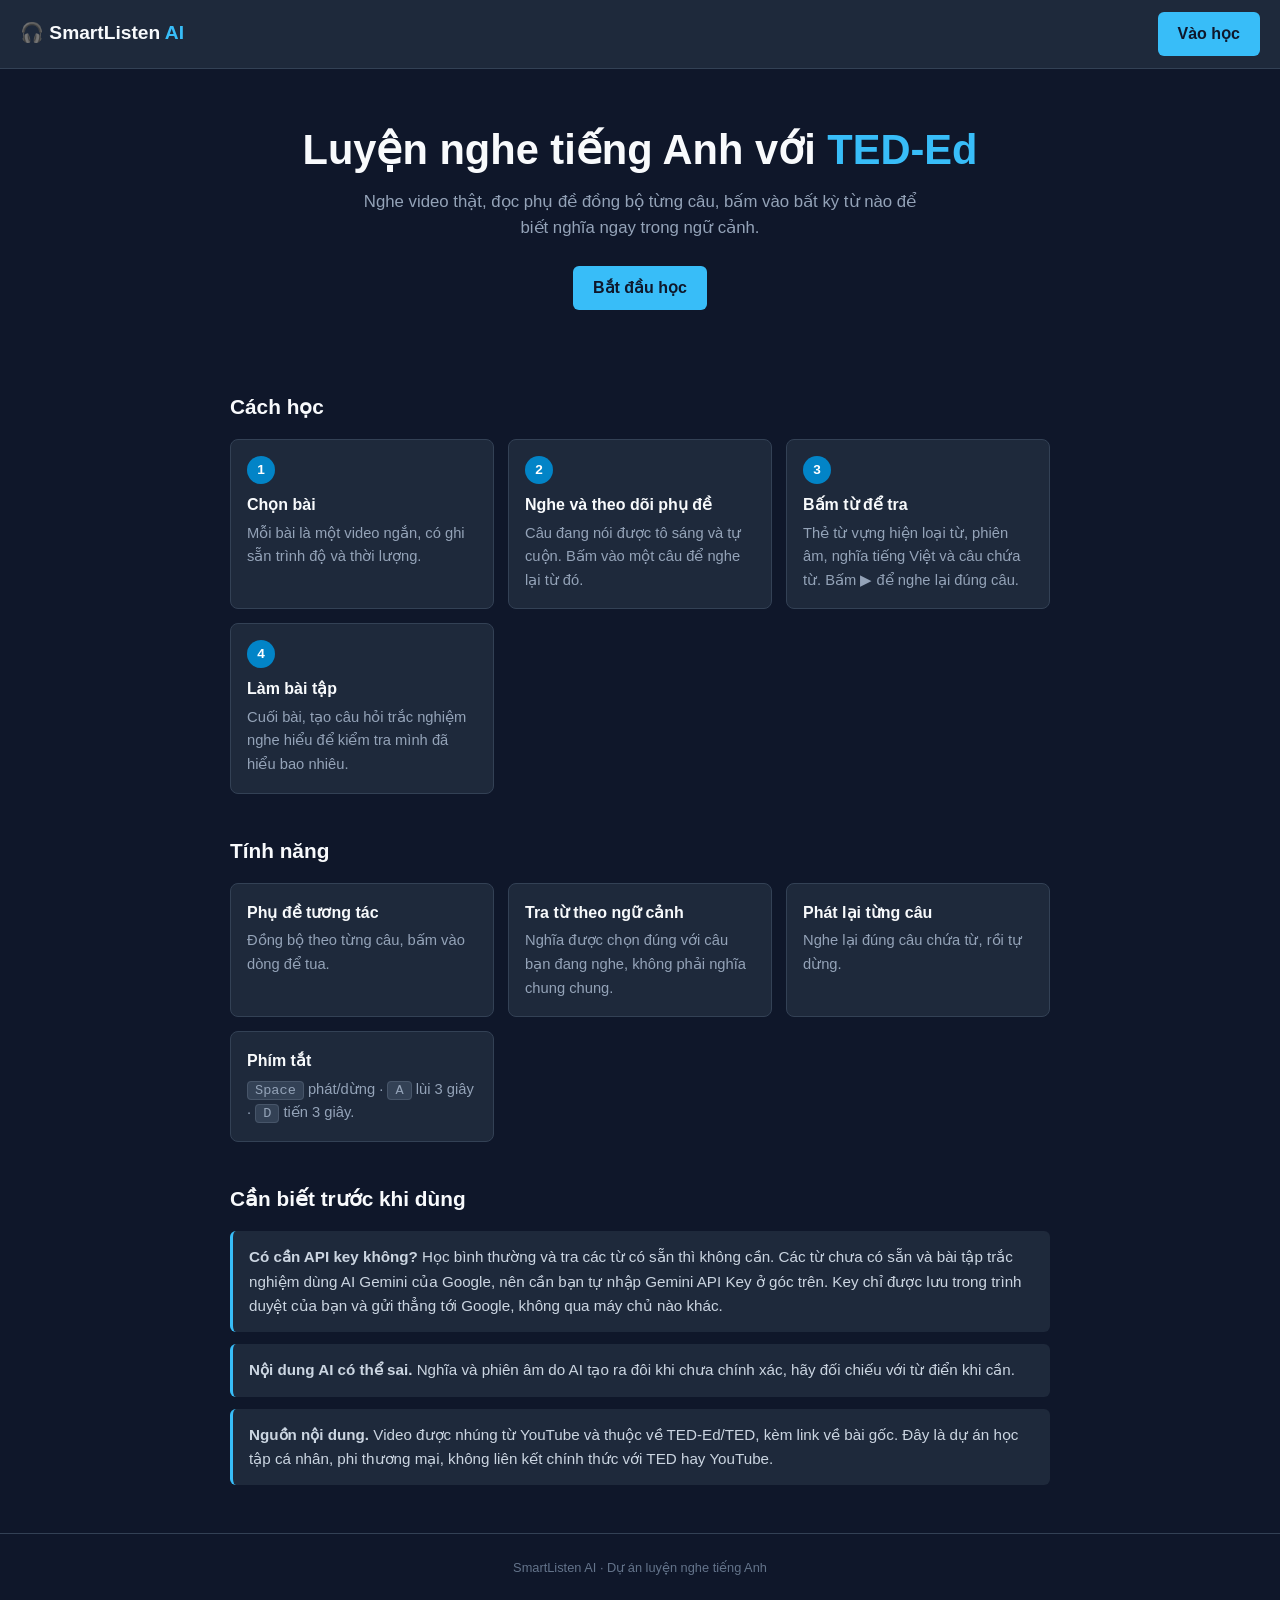
==== gioi-thieu.html @ fe5f46ee "Create gioi-thieu.html" ====
<!DOCTYPE html>
<html lang="vi">
<head>
  <meta charset="UTF-8">
  <meta name="viewport" content="width=device-width, initial-scale=1.0">
  <title>Giới thiệu – SmartListen AI</title>
  <style>
    * { box-sizing: border-box; margin: 0; padding: 0; }
    body { font-family: -apple-system, BlinkMacSystemFont, "Segoe UI", Roboto, Helvetica, Arial, sans-serif; background: #0f172a; color: #e2e8f0; line-height: 1.6; }
    header { display: flex; justify-content: space-between; align-items: center; padding: 12px 20px; background: #1e293b; border-bottom: 1px solid #334155; }
    .logo { font-size: 1.2rem; font-weight: 700; color: #f8fafc; text-decoration: none; }
    .logo span { color: #38bdf8; }
    .btn { display: inline-block; padding: 9px 20px; background: #38bdf8; color: #0f172a; border-radius: 6px; font-weight: 700; text-decoration: none; }
    .btn:hover { opacity: 0.9; }
    main { max-width: 860px; margin: 0 auto; padding: 0 20px 48px; }
    .hero { text-align: center; padding: 56px 0 40px; }
    .hero h1 { font-size: clamp(1.8rem, 5vw, 2.6rem); line-height: 1.2; color: #f8fafc; margin-bottom: 14px; }
    .hero h1 span { color: #38bdf8; }
    .hero p { color: #94a3b8; max-width: 560px; margin: 0 auto 24px; font-size: 1.05rem; }
    h2 { font-size: 1.3rem; color: #f8fafc; margin: 40px 0 16px; }
    .grid { display: grid; grid-template-columns: repeat(auto-fit, minmax(230px, 1fr)); gap: 14px; }
    .card { background: #1e293b; border: 1px solid #334155; border-radius: 8px; padding: 16px; }
    .card b { display: block; color: #f8fafc; margin-bottom: 4px; }
    .card p { color: #94a3b8; font-size: 0.92rem; }
    .step-num { display: inline-block; width: 28px; height: 28px; line-height: 28px; text-align: center; border-radius: 50%; background: #0284c7; color: #fff; font-weight: 700; font-size: 0.85rem; margin-bottom: 8px; }
    .note { background: #1e293b; border-left: 3px solid #38bdf8; border-radius: 6px; padding: 14px 16px; color: #cbd5e1; font-size: 0.95rem; }
    .note + .note { margin-top: 12px; }
    kbd { background: #334155; border: 1px solid #475569; border-radius: 4px; padding: 1px 7px; font-size: 0.85rem; }
    footer { text-align: center; color: #64748b; font-size: 0.8rem; padding: 24px 20px 40px; border-top: 1px solid #334155; }
  </style>
</head>
<body>
  <header>
    <a class="logo" href="index.html">🎧 SmartListen <span>AI</span></a>
    <a class="btn" href="index.html">Vào học</a>
  </header>
  <main>
    <section class="hero">
      <h1>Luyện nghe tiếng Anh với <span>TED-Ed</span></h1>
      <p>Nghe video thật, đọc phụ đề đồng bộ từng câu, bấm vào bất kỳ từ nào để biết nghĩa ngay trong ngữ cảnh.</p>
      <a class="btn" href="index.html">Bắt đầu học</a>
    </section>

    <h2>Cách học</h2>
    <div class="grid">
      <div class="card"><span class="step-num">1</span><b>Chọn bài</b><p>Mỗi bài là một video ngắn, có ghi sẵn trình độ và thời lượng.</p></div>
      <div class="card"><span class="step-num">2</span><b>Nghe và theo dõi phụ đề</b><p>Câu đang nói được tô sáng và tự cuộn. Bấm vào một câu để nghe lại từ đó.</p></div>
      <div class="card"><span class="step-num">3</span><b>Bấm từ để tra</b><p>Thẻ từ vựng hiện loại từ, phiên âm, nghĩa tiếng Việt và câu chứa từ. Bấm ▶ để nghe lại đúng câu.</p></div>
      <div class="card"><span class="step-num">4</span><b>Làm bài tập</b><p>Cuối bài, tạo câu hỏi trắc nghiệm nghe hiểu để kiểm tra mình đã hiểu bao nhiêu.</p></div>
    </div>

    <h2>Tính năng</h2>
    <div class="grid">
      <div class="card"><b>Phụ đề tương tác</b><p>Đồng bộ theo từng câu, bấm vào dòng để tua.</p></div>
      <div class="card"><b>Tra từ theo ngữ cảnh</b><p>Nghĩa được chọn đúng với câu bạn đang nghe, không phải nghĩa chung chung.</p></div>
      <div class="card"><b>Phát lại từng câu</b><p>Nghe lại đúng câu chứa từ, rồi tự dừng.</p></div>
      <div class="card"><b>Phím tắt</b><p><kbd>Space</kbd> phát/dừng · <kbd>A</kbd> lùi 3 giây · <kbd>D</kbd> tiến 3 giây.</p></div>
    </div>

    <h2>Cần biết trước khi dùng</h2>
    <div class="note"><b>Có cần API key không?</b> Học bình thường và tra các từ có sẵn thì không cần. Các từ chưa có sẵn và bài tập trắc nghiệm dùng AI Gemini của Google, nên cần bạn tự nhập Gemini API Key ở góc trên. Key chỉ được lưu trong trình duyệt của bạn và gửi thẳng tới Google, không qua máy chủ nào khác.</div>
    <div class="note"><b>Nội dung AI có thể sai.</b> Nghĩa và phiên âm do AI tạo ra đôi khi chưa chính xác, hãy đối chiếu với từ điển khi cần.</div>
    <div class="note"><b>Nguồn nội dung.</b> Video được nhúng từ YouTube và thuộc về TED-Ed/TED, kèm link về bài gốc. Đây là dự án học tập cá nhân, phi thương mại, không liên kết chính thức với TED hay YouTube.</div>
  </main>
  <footer>SmartListen AI · Dự án luyện nghe tiếng Anh</footer>
</body>
</html>
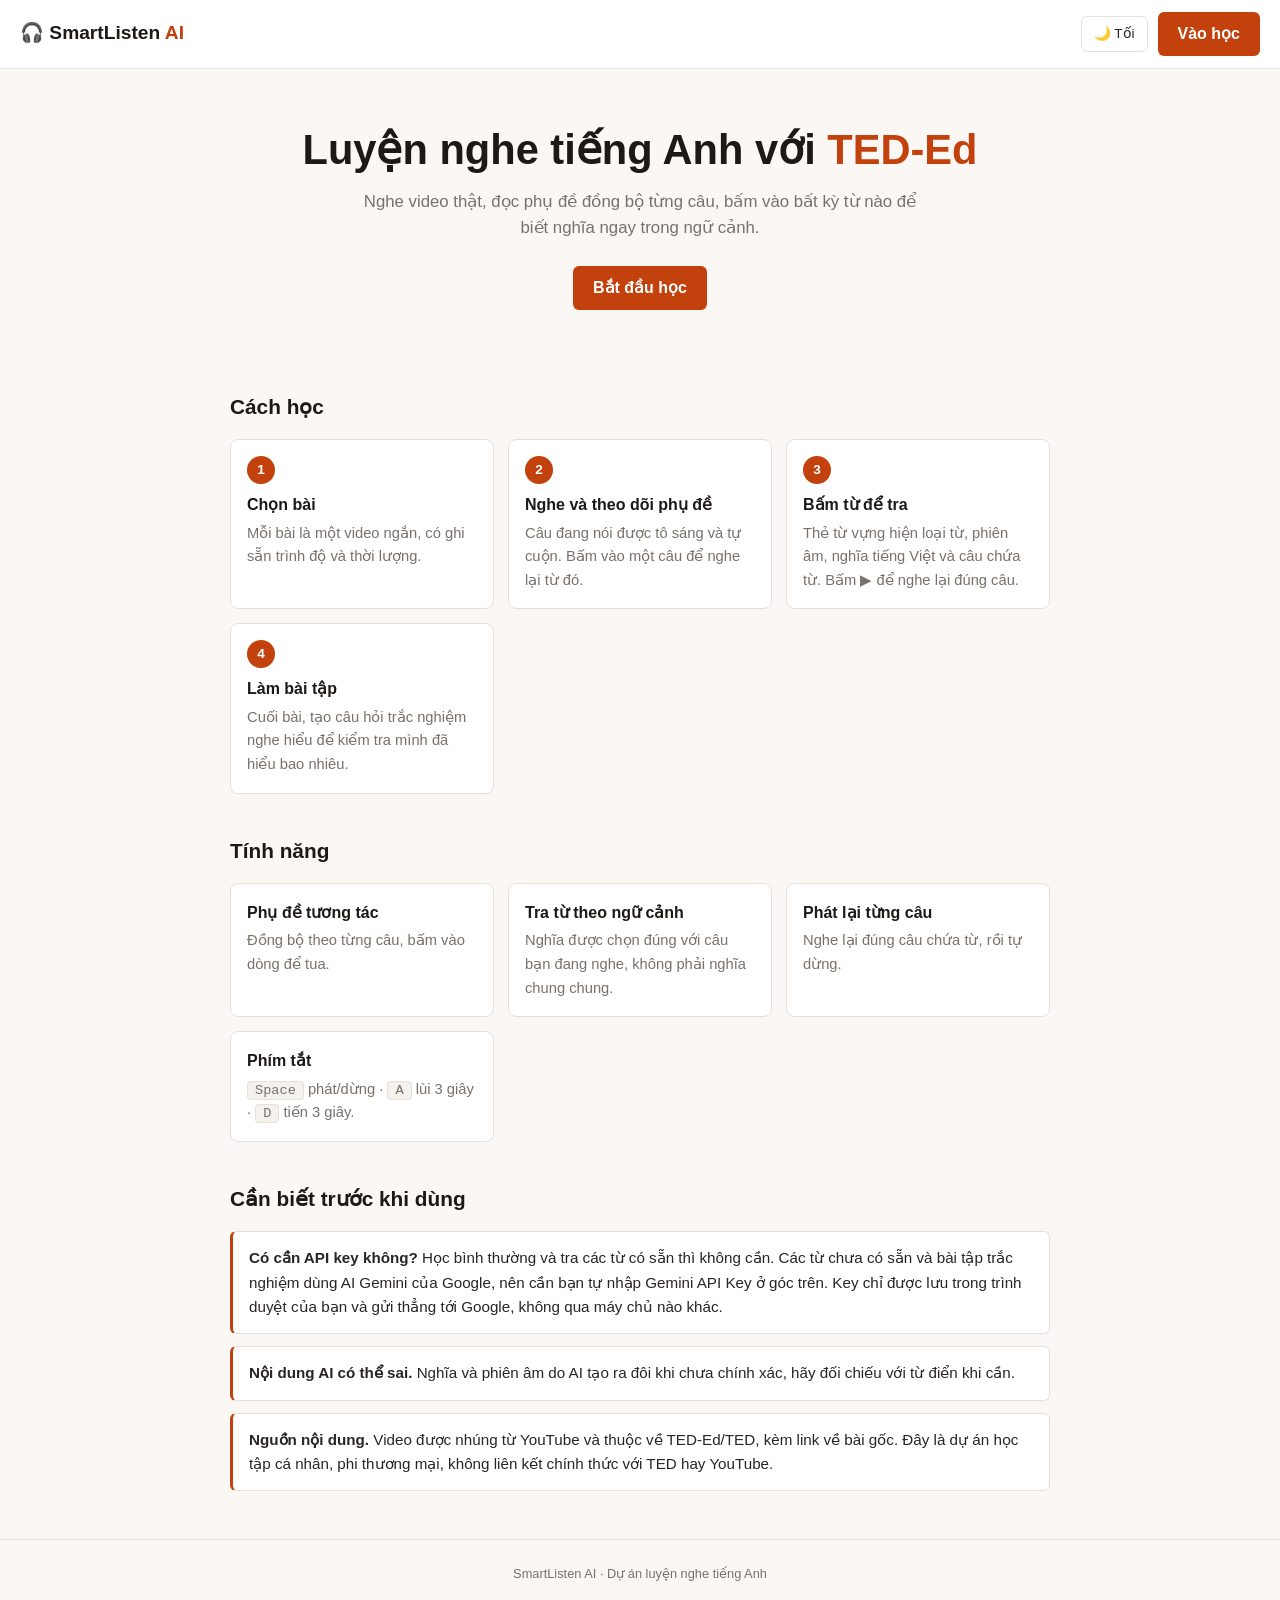
==== commit 411c30ca: "Update gioi-thieu.html" ====
--- a/gioi-thieu.html
+++ b/gioi-thieu.html
@@ -6,33 +6,39 @@
   <title>Giới thiệu – SmartListen AI</title>
   <style>
     * { box-sizing: border-box; margin: 0; padding: 0; }
-    body { font-family: -apple-system, BlinkMacSystemFont, "Segoe UI", Roboto, Helvetica, Arial, sans-serif; background: #0f172a; color: #e2e8f0; line-height: 1.6; }
-    header { display: flex; justify-content: space-between; align-items: center; padding: 12px 20px; background: #1e293b; border-bottom: 1px solid #334155; }
-    .logo { font-size: 1.2rem; font-weight: 700; color: #f8fafc; text-decoration: none; }
-    .logo span { color: #38bdf8; }
-    .btn { display: inline-block; padding: 9px 20px; background: #38bdf8; color: #0f172a; border-radius: 6px; font-weight: 700; text-decoration: none; }
+    body { font-family: -apple-system, BlinkMacSystemFont, "Segoe UI", Roboto, Helvetica, Arial, sans-serif; background: var(--bg); color: var(--text); line-height: 1.6; }
+    header { display: flex; justify-content: space-between; align-items: center; gap: 10px; padding: 12px 20px; background: var(--surface); border-bottom: 1px solid var(--border); }
+    .head-right { display: flex; align-items: center; gap: 10px; }
+    .logo { font-size: 1.2rem; font-weight: 700; color: var(--strong); text-decoration: none; }
+    .logo span { color: var(--accent); }
+    .btn { display: inline-block; padding: 9px 20px; background: var(--accent); color: var(--accent-ink); border-radius: 6px; font-weight: 700; text-decoration: none; }
     .btn:hover { opacity: 0.9; }
     main { max-width: 860px; margin: 0 auto; padding: 0 20px 48px; }
     .hero { text-align: center; padding: 56px 0 40px; }
-    .hero h1 { font-size: clamp(1.8rem, 5vw, 2.6rem); line-height: 1.2; color: #f8fafc; margin-bottom: 14px; }
-    .hero h1 span { color: #38bdf8; }
-    .hero p { color: #94a3b8; max-width: 560px; margin: 0 auto 24px; font-size: 1.05rem; }
-    h2 { font-size: 1.3rem; color: #f8fafc; margin: 40px 0 16px; }
+    .hero h1 { font-size: clamp(1.8rem, 5vw, 2.6rem); line-height: 1.2; color: var(--strong); margin-bottom: 14px; }
+    .hero h1 span { color: var(--accent); }
+    .hero p { color: var(--muted); max-width: 560px; margin: 0 auto 24px; font-size: 1.05rem; }
+    h2 { font-size: 1.3rem; color: var(--strong); margin: 40px 0 16px; }
     .grid { display: grid; grid-template-columns: repeat(auto-fit, minmax(230px, 1fr)); gap: 14px; }
-    .card { background: #1e293b; border: 1px solid #334155; border-radius: 8px; padding: 16px; }
-    .card b { display: block; color: #f8fafc; margin-bottom: 4px; }
-    .card p { color: #94a3b8; font-size: 0.92rem; }
-    .step-num { display: inline-block; width: 28px; height: 28px; line-height: 28px; text-align: center; border-radius: 50%; background: #0284c7; color: #fff; font-weight: 700; font-size: 0.85rem; margin-bottom: 8px; }
-    .note { background: #1e293b; border-left: 3px solid #38bdf8; border-radius: 6px; padding: 14px 16px; color: #cbd5e1; font-size: 0.95rem; }
+    .card { background: var(--surface); border: 1px solid var(--border); border-radius: 8px; padding: 16px; }
+    .card b { display: block; color: var(--strong); margin-bottom: 4px; }
+    .card p { color: var(--muted); font-size: 0.92rem; }
+    .step-num { display: inline-block; width: 28px; height: 28px; line-height: 28px; text-align: center; border-radius: 50%; background: var(--accent); color: var(--accent-ink); font-weight: 700; font-size: 0.85rem; margin-bottom: 8px; }
+    .note { background: var(--surface); border: 1px solid var(--border); border-left: 3px solid var(--accent); border-radius: 6px; padding: 14px 16px; color: var(--text); font-size: 0.95rem; }
     .note + .note { margin-top: 12px; }
-    kbd { background: #334155; border: 1px solid #475569; border-radius: 4px; padding: 1px 7px; font-size: 0.85rem; }
-    footer { text-align: center; color: #64748b; font-size: 0.8rem; padding: 24px 20px 40px; border-top: 1px solid #334155; }
+    kbd { background: var(--surface2); border: 1px solid var(--border); border-radius: 4px; padding: 1px 7px; font-size: 0.85rem; }
+    footer { text-align: center; color: var(--muted); font-size: 0.8rem; padding: 24px 20px 40px; border-top: 1px solid var(--border); }
   </style>
+  <link rel="stylesheet" href="theme.css">
+  <script src="theme.js"></script>
 </head>
 <body>
   <header>
     <a class="logo" href="index.html">🎧 SmartListen <span>AI</span></a>
-    <a class="btn" href="index.html">Vào học</a>
+    <div class="head-right">
+      <button id="themeToggle" class="theme-btn" type="button" aria-label="Đổi giao diện sáng/tối"></button>
+      <a class="btn" href="index.html">Vào học</a>
+    </div>
   </header>
   <main>
     <section class="hero">
--- a/theme.css
+++ b/theme.css
@@ -0,0 +1,20 @@
+/* Màu: sáng là mặc định, tối khi <html data-theme="dark"> */
+:root {
+  --bg: #faf7f4; --surface: #ffffff; --surface2: #f5f1ed; --hover: #f5f1ed; --border: #e7e0d9;
+  --text: #292524; --strong: #1c1917; --muted: #78716c; --faint: #a8a29e;
+  --accent: #c2410c; --accent-ink: #ffffff; --accent-soft: #ffedd5;
+  --ok-bg: #dcfce7; --ok-bd: #16a34a; --bad-bg: #fee2e2; --bad-bd: #dc2626;
+  --danger: #dc2626; --warn: #b45309; --shadow: rgba(28, 25, 23, 0.12);
+}
+:root[data-theme="dark"] {
+  --bg: #1c1917; --surface: #292524; --surface2: #171412; --hover: #3a3532; --border: #44403c;
+  --text: #e7e5e4; --strong: #fafaf9; --muted: #a8a29e; --faint: #78716c;
+  --accent: #fb923c; --accent-ink: #1c1917; --accent-soft: rgba(251, 146, 60, 0.16);
+  --ok-bg: #14532d; --ok-bd: #22c55e; --bad-bg: #7f1d1d; --bad-bd: #ef4444;
+  --danger: #f87171; --warn: #fbbf24; --shadow: rgba(0, 0, 0, 0.45);
+}
+.theme-btn {
+  padding: 6px 12px; border-radius: 6px; border: 1px solid var(--border);
+  background: var(--surface); color: var(--text); font: inherit; font-size: 0.85rem; cursor: pointer; white-space: nowrap;
+}
+.theme-btn:hover { background: var(--hover); }
